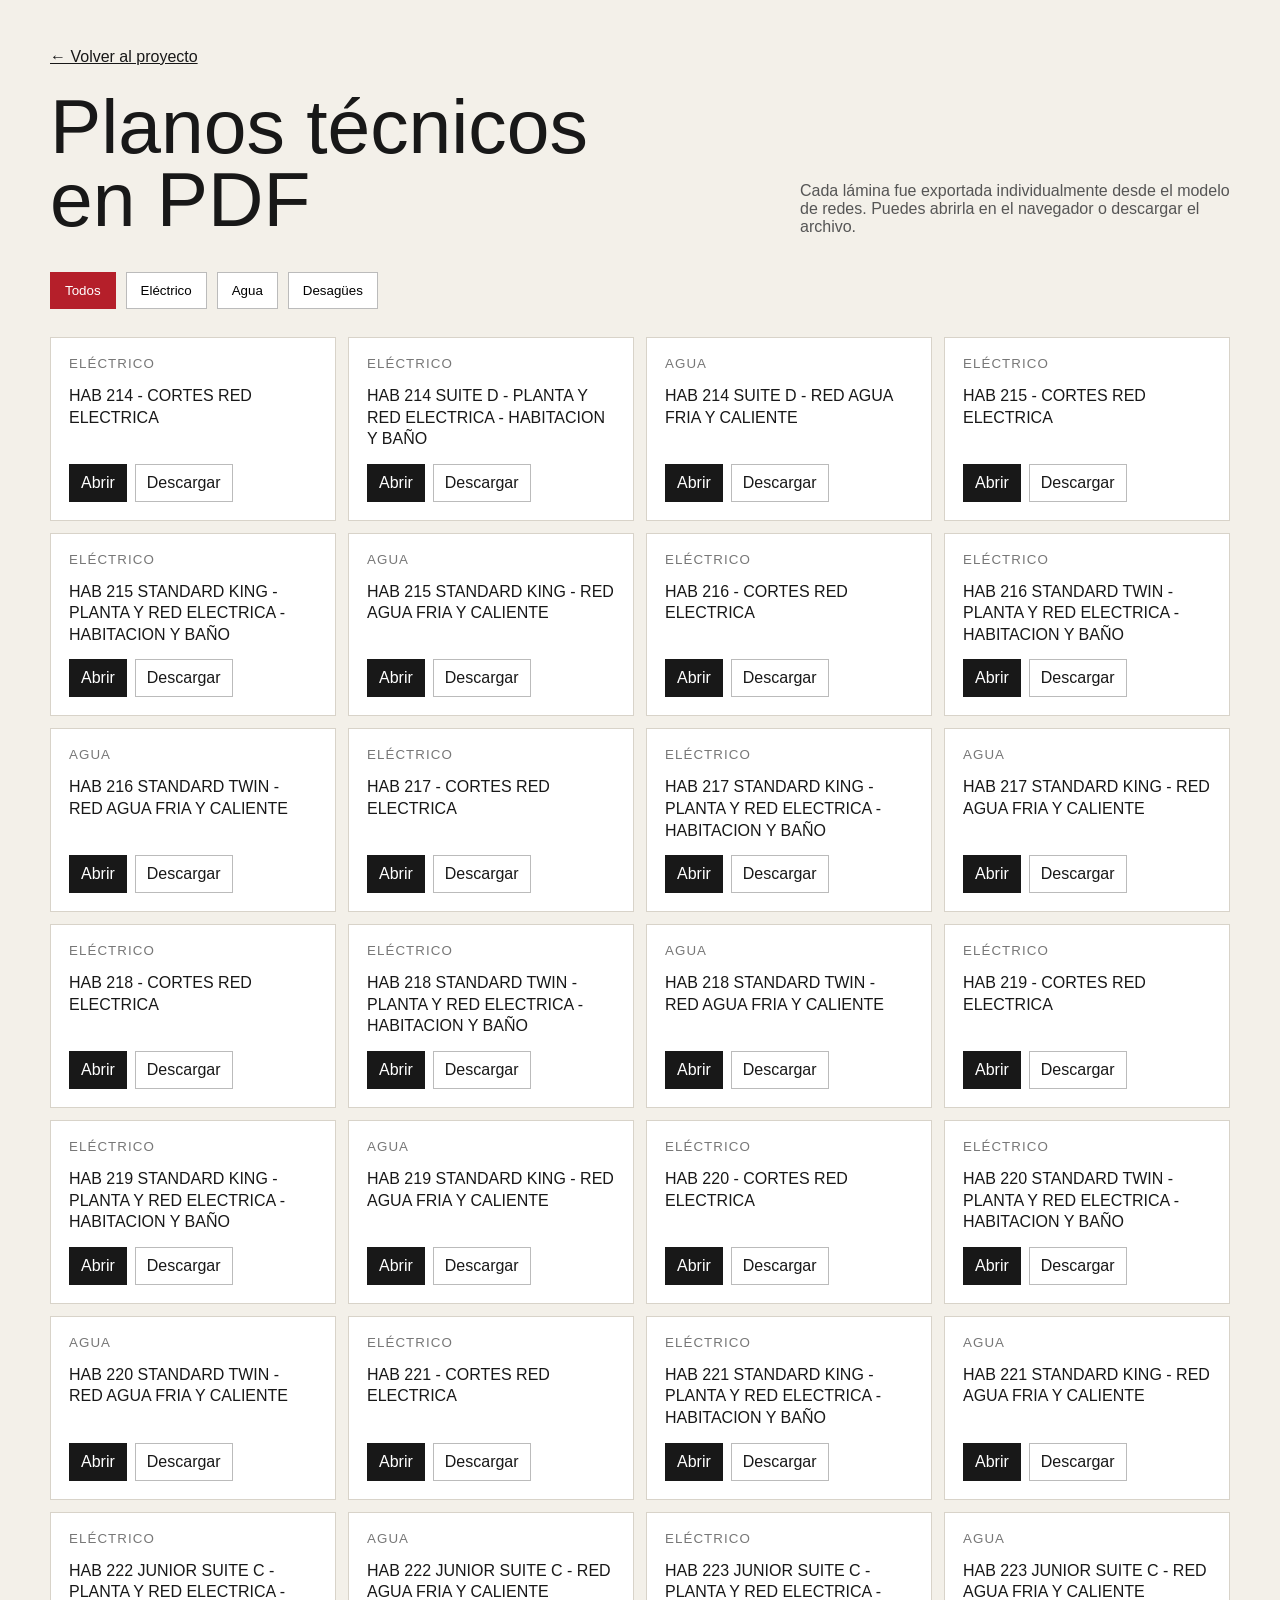
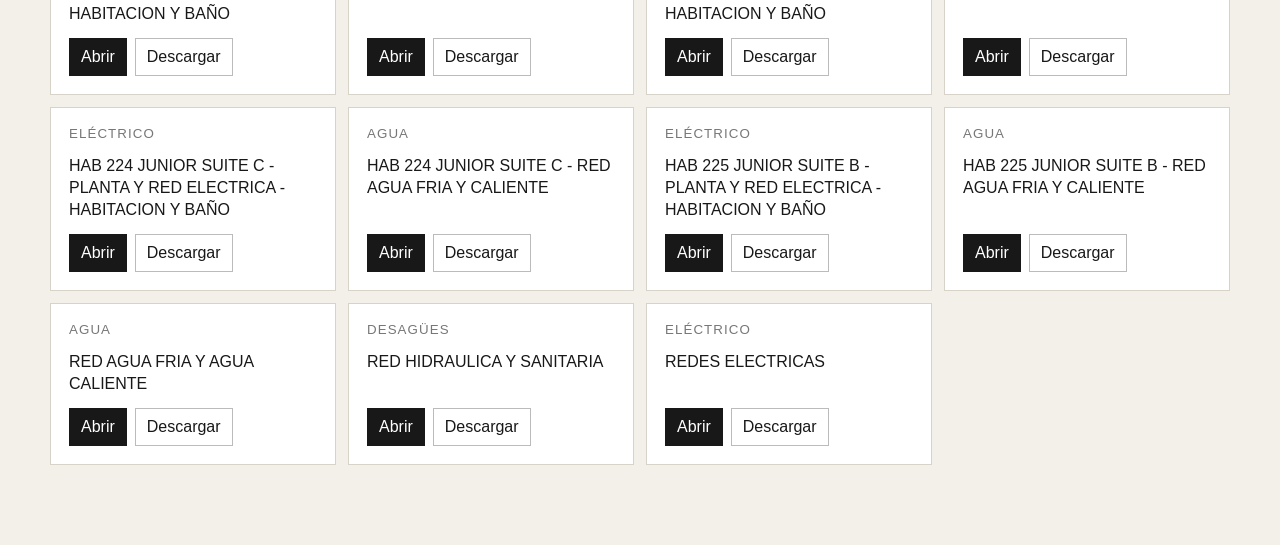
==== planos-redes.html @ b70fa740 "Publish downloadable network plan index" ====
<!doctype html>
<html lang="es">
<head>
  <meta charset="utf-8">
  <meta name="viewport" content="width=device-width, initial-scale=1">
  <title>Planos técnicos PDF · Hotel La Fontana</title>
  <style>
    :root{font-family:Arial,sans-serif;color:#181818;background:#f3f0e9}body{margin:0}main{max-width:1180px;margin:auto;padding:48px 22px 80px}a{color:inherit}header{display:flex;justify-content:space-between;gap:20px;align-items:end;margin-bottom:36px}h1{font-size:clamp(2rem,6vw,5rem);font-weight:400;line-height:.95;margin:0}header p{max-width:430px;margin:0;color:#555}.toolbar{display:flex;gap:10px;flex-wrap:wrap;margin:28px 0}.toolbar button{border:1px solid #bbb;background:#fff;padding:10px 14px;cursor:pointer}.toolbar button[aria-pressed="true"]{background:#b51f2a;color:#fff;border-color:#b51f2a}.grid{display:grid;grid-template-columns:repeat(auto-fit,minmax(270px,1fr));gap:12px}.card{background:#fff;border:1px solid #d8d3c9;padding:18px;display:flex;flex-direction:column;gap:14px}.card small{color:#777;text-transform:uppercase;letter-spacing:.08em}.card h2{font-size:1rem;line-height:1.35;margin:0;font-weight:500}.actions{display:flex;gap:8px;margin-top:auto}.actions a{padding:9px 11px;border:1px solid #bbb;text-decoration:none}.actions a:first-child{background:#181818;color:#fff;border-color:#181818}.back{display:inline-block;margin-bottom:24px}.empty{color:#777}@media(max-width:700px){header{display:block}header p{margin-top:18px}}
  </style>
</head>
<body><main>
  <a class="back" href="./">← Volver al proyecto</a>
  <header><h1>Planos técnicos<br>en PDF</h1><p>Cada lámina fue exportada individualmente desde el modelo de redes. Puedes abrirla en el navegador o descargar el archivo.</p></header>
  <div class="toolbar" id="filters" aria-label="Filtrar planos"></div>
  <section class="grid" id="plans" aria-live="polite"><p class="empty">Cargando planos…</p></section>
  <script>
    const classify=n=>/CONTRA INCENDIOS/.test(n)?'Incendios':/SANITARIA/.test(n)?'Desagües':/AGUA FRIA|HIDRAULICA/.test(n)?'Agua':/ELECTRICA/.test(n)?'Eléctrico':'General';
    const label=n=>n.replace(/^Sheet-/,'').replace(/\.pdf$/i,'');
    const base='assets/planos/redes/';
    const plans=document.querySelector('#plans'), filters=document.querySelector('#filters');
    fetch(base+'manifest.json').then(r=>r.json()).then(files=>{
      const data=files.map(file=>({file,name:label(file),group:classify(file)}));
      const groups=['Todos',...new Set(data.map(x=>x.group))];
      filters.innerHTML=groups.map((g,i)=>`<button aria-pressed="${i===0}" data-group="${g}">${g}</button>`).join('');
      const draw=g=>{const rows=g==='Todos'?data:data.filter(x=>x.group===g);plans.innerHTML=rows.map(x=>`<article class="card"><small>${x.group}</small><h2>${x.name}</h2><div class="actions"><a href="${base+encodeURIComponent(x.file)}" target="_blank" rel="noopener">Abrir</a><a href="${base+encodeURIComponent(x.file)}" download>Descargar</a></div></article>`).join('')||'<p class="empty">No hay planos en esta categoría.</p>'};
      filters.addEventListener('click',e=>{const b=e.target.closest('button');if(!b)return;filters.querySelectorAll('button').forEach(x=>x.setAttribute('aria-pressed',String(x===b)));draw(b.dataset.group)});draw('Todos');
    }).catch(()=>plans.innerHTML='<p class="empty">No fue posible cargar la lista de planos.</p>');
  </script>
</main></body></html>
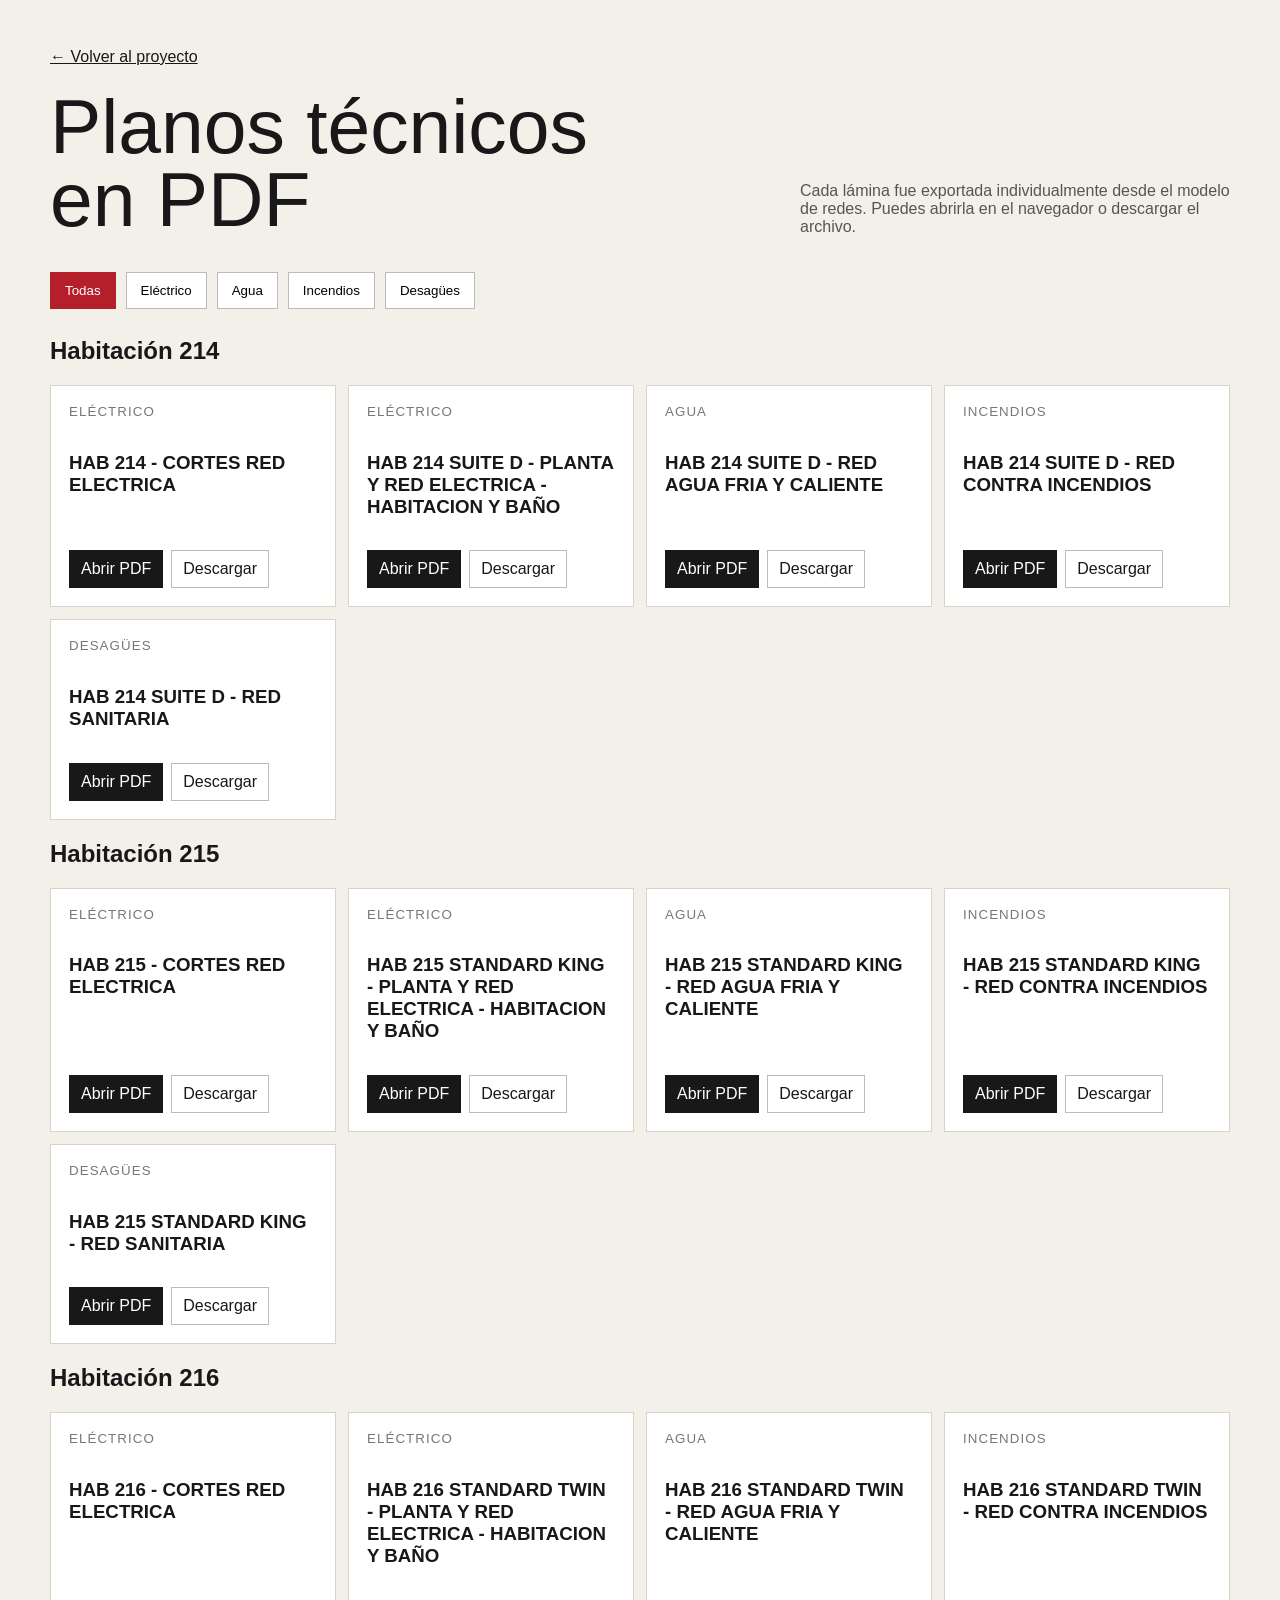
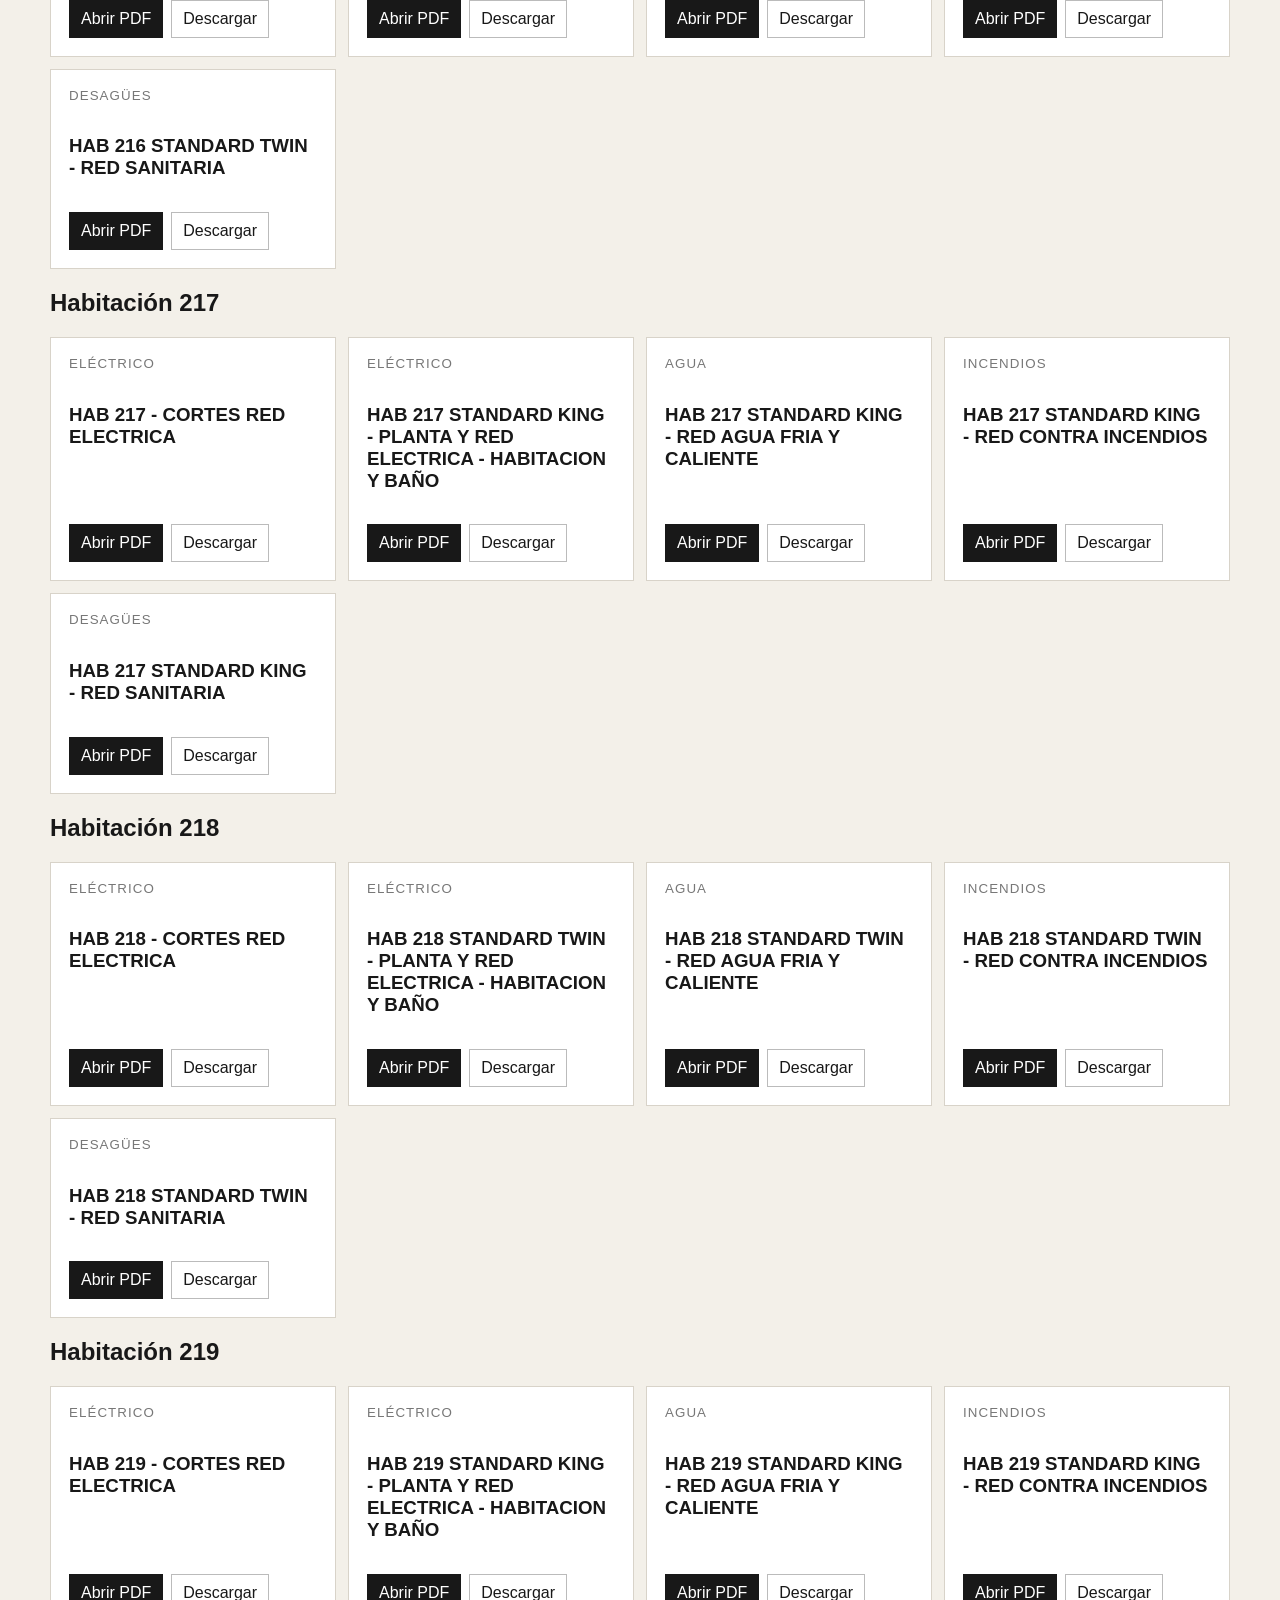
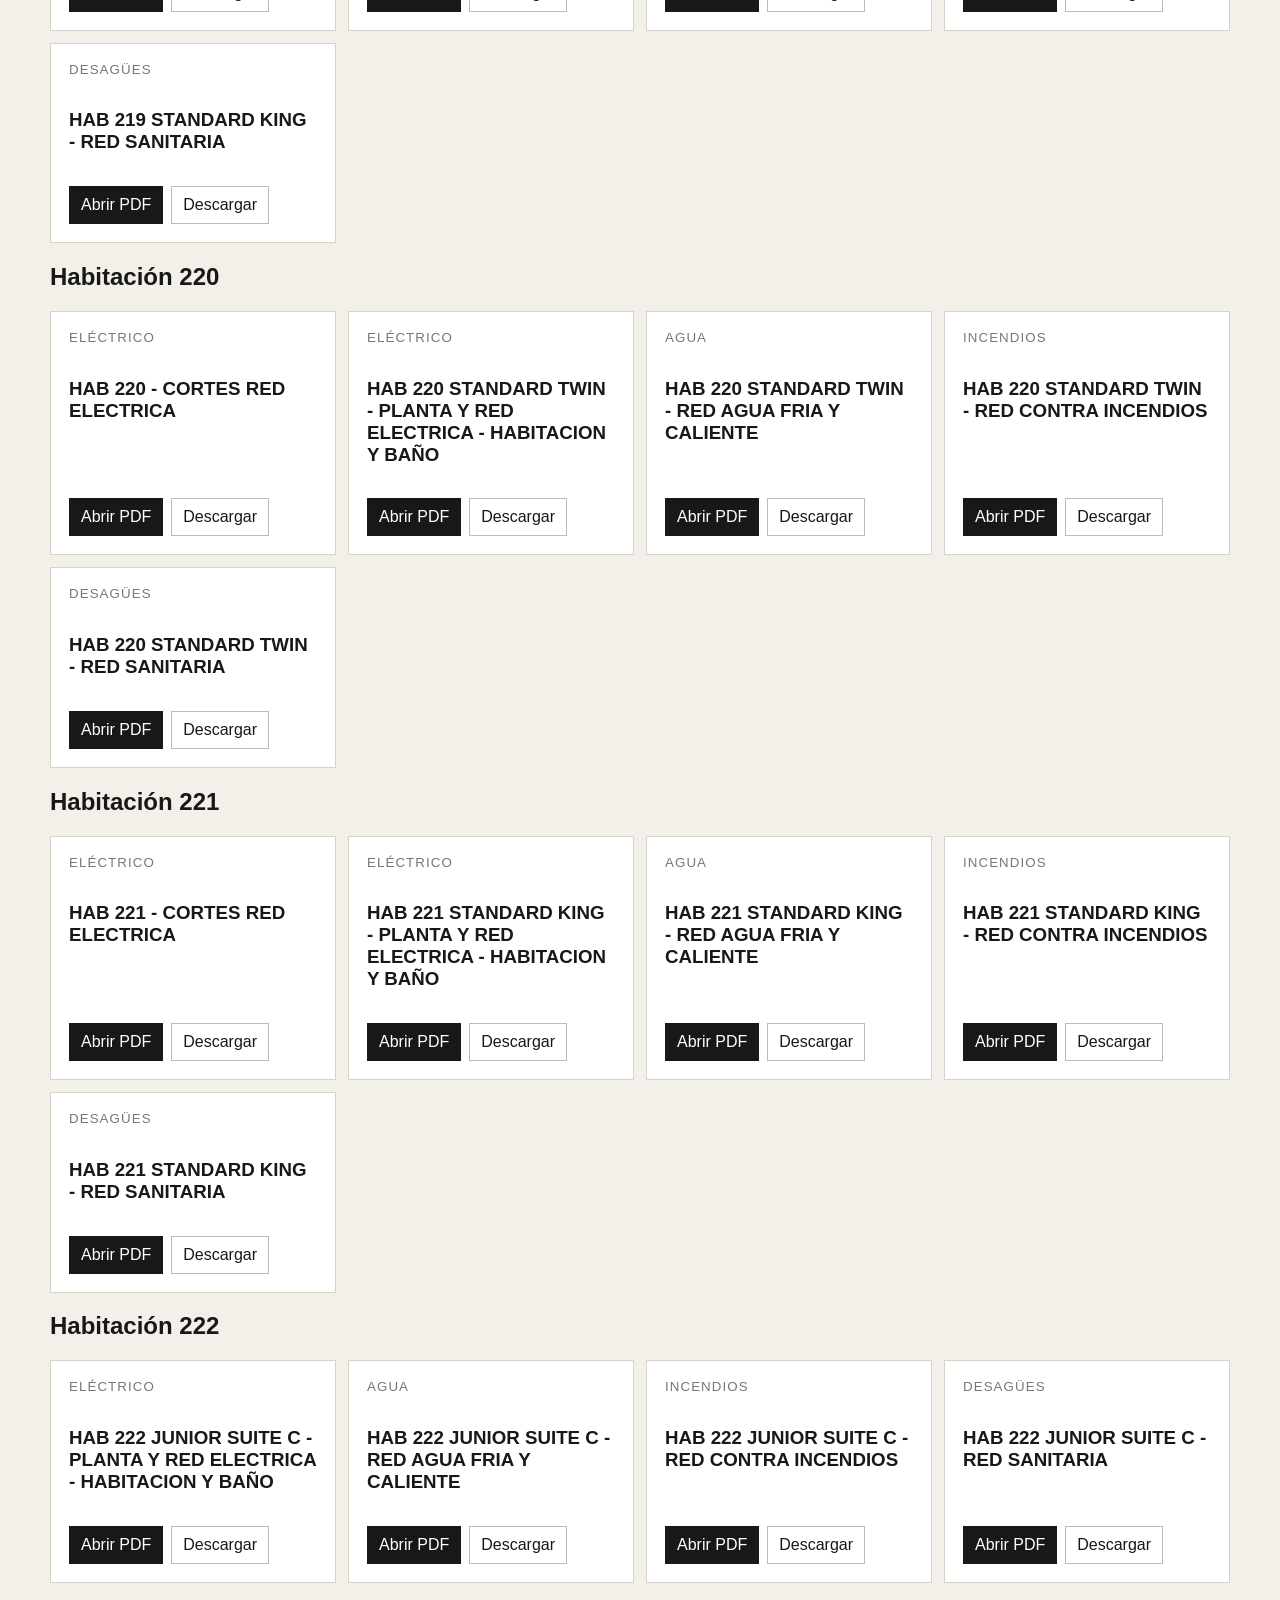
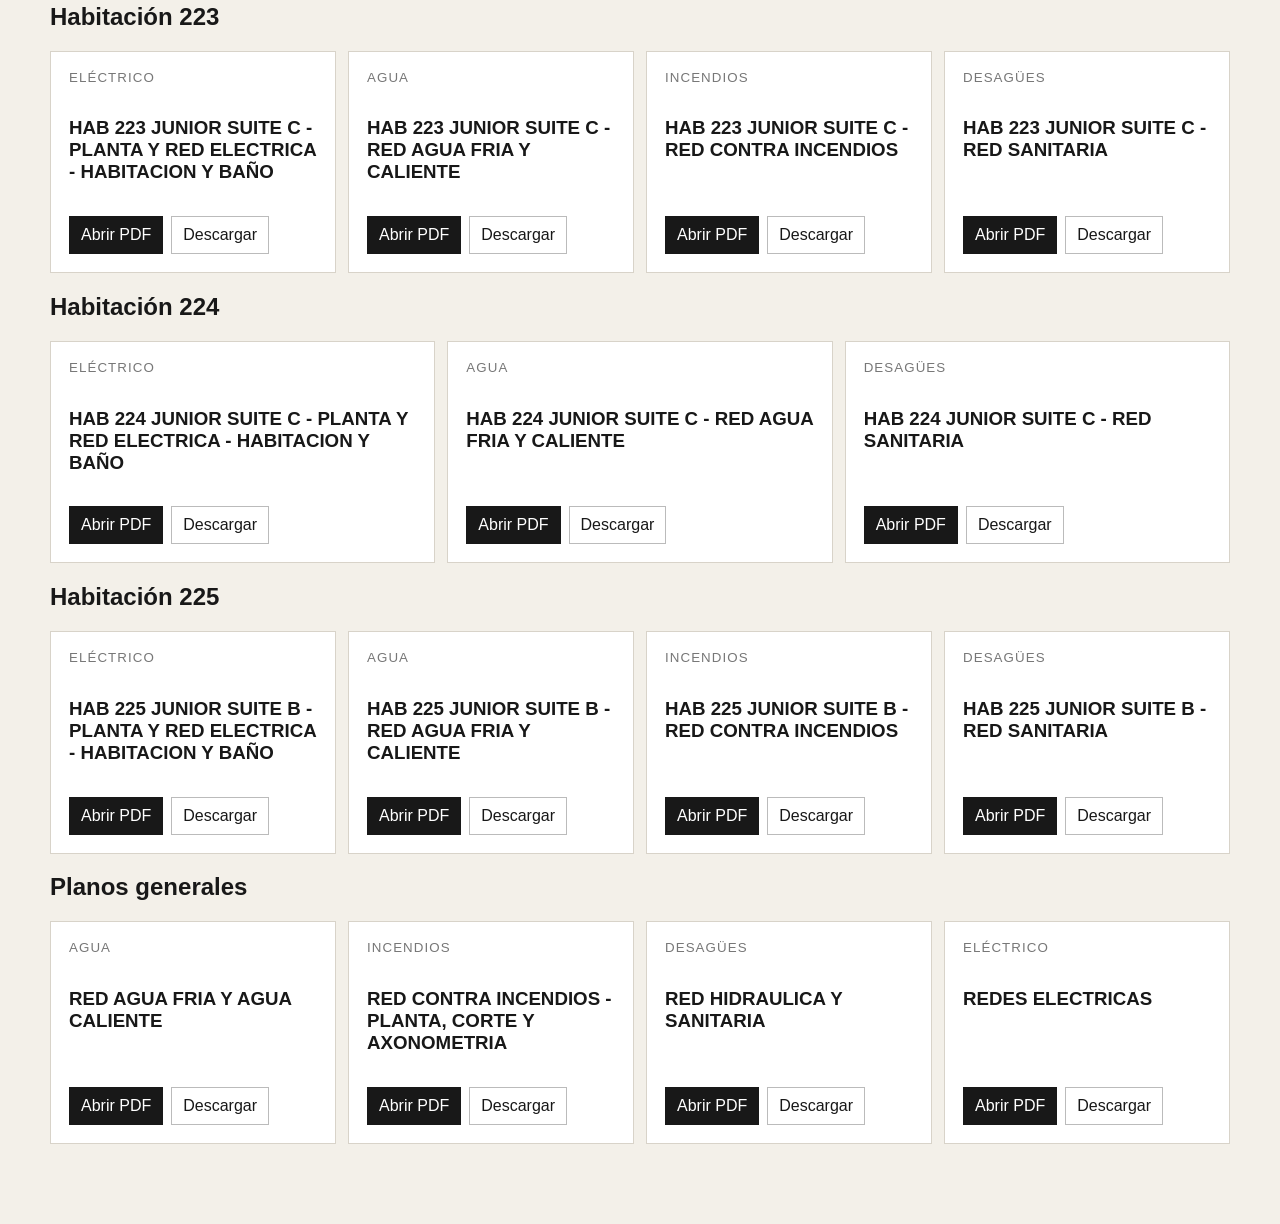
==== commit 7b58a632: "Group plan downloads by room and network" ====
--- a/planos-redes.html
+++ b/planos-redes.html
@@ -12,7 +12,7 @@
   <a class="back" href="./">← Volver al proyecto</a>
   <header><h1>Planos técnicos<br>en PDF</h1><p>Cada lámina fue exportada individualmente desde el modelo de redes. Puedes abrirla en el navegador o descargar el archivo.</p></header>
   <div class="toolbar" id="filters" aria-label="Filtrar planos"></div>
-  <section class="grid" id="plans" aria-live="polite"><p class="empty">Cargando planos…</p></section>
+  <section id="plans" aria-live="polite"><p class="empty">Cargando planos…</p></section>
   <script>
     const classify=n=>/CONTRA INCENDIOS/.test(n)?'Incendios':/SANITARIA/.test(n)?'Desagües':/AGUA FRIA|HIDRAULICA/.test(n)?'Agua':/ELECTRICA/.test(n)?'Eléctrico':'General';
     const label=n=>n.replace(/^Sheet-/,'').replace(/\.pdf$/i,'');
@@ -20,10 +20,10 @@
     const plans=document.querySelector('#plans'), filters=document.querySelector('#filters');
     fetch(base+'manifest.json').then(r=>r.json()).then(files=>{
       const data=files.map(file=>({file,name:label(file),group:classify(file)}));
-      const groups=['Todos',...new Set(data.map(x=>x.group))];
+      const groups=['Todas',...new Set(data.map(x=>x.group))];
       filters.innerHTML=groups.map((g,i)=>`<button aria-pressed="${i===0}" data-group="${g}">${g}</button>`).join('');
-      const draw=g=>{const rows=g==='Todos'?data:data.filter(x=>x.group===g);plans.innerHTML=rows.map(x=>`<article class="card"><small>${x.group}</small><h2>${x.name}</h2><div class="actions"><a href="${base+encodeURIComponent(x.file)}" target="_blank" rel="noopener">Abrir</a><a href="${base+encodeURIComponent(x.file)}" download>Descargar</a></div></article>`).join('')||'<p class="empty">No hay planos en esta categoría.</p>'};
-      filters.addEventListener('click',e=>{const b=e.target.closest('button');if(!b)return;filters.querySelectorAll('button').forEach(x=>x.setAttribute('aria-pressed',String(x===b)));draw(b.dataset.group)});draw('Todos');
+      const draw=g=>{const rows=g==='Todas'?data:data.filter(x=>x.group===g);const rooms=new Map();rows.forEach(x=>{const m=x.name.match(/\bHAB\s*(\d{3})\b/i);const key=m?m[1]:'Planos generales';if(!rooms.has(key))rooms.set(key,[]);rooms.get(key).push(x)});plans.innerHTML=[...rooms].map(([room,items])=>`<section class="room"><h2>${room==='Planos generales'?room:`Habitación ${room}`}</h2><div class="grid">${items.map(x=>`<article class="card"><small>${x.group}</small><h3>${x.name}</h3><div class="actions"><a href="${base+encodeURIComponent(x.file)}" target="_blank" rel="noopener">Abrir PDF</a><a href="${base+encodeURIComponent(x.file)}" download>Descargar</a></div></article>`).join('')}</div></section>`).join('')||'<p class="empty">No hay planos en esta categoría.</p>'};
+      filters.addEventListener('click',e=>{const b=e.target.closest('button');if(!b)return;filters.querySelectorAll('button').forEach(x=>x.setAttribute('aria-pressed',String(x===b)));draw(b.dataset.group)});draw('Todas');
     }).catch(()=>plans.innerHTML='<p class="empty">No fue posible cargar la lista de planos.</p>');
   </script>
 </main></body></html>
